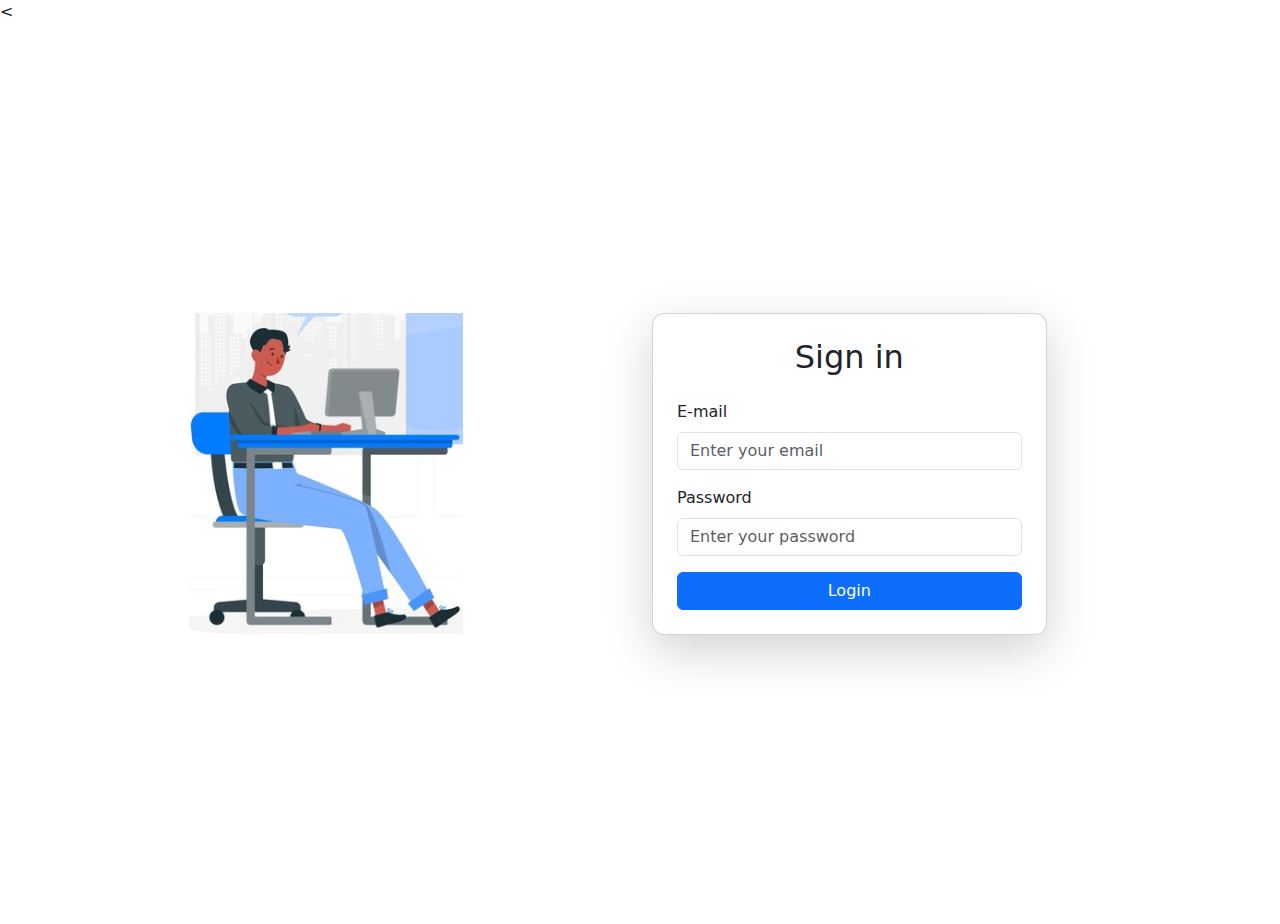
==== login.html @ 109a14bd "FEAT: Added some sign in and sign up page" ====
<!DOCTYPE html>
<html lang="en">
<head>
    <meta charset="UTF-8">
    <meta name="viewport" content="width=device-width, initial-scale=1.0">
    <title>Login</title>
    
    <link href="https://cdn.jsdelivr.net/npm/bootstrap@5.3.0/dist/css/bootstrap.min.css" rel="stylesheet">
    <link rel="stylesheet" href="css/styles.css"> <
</head>
<body>
    <div class="container-fluid vh-100 d-flex align-items-center justify-content-center">
        <div class="row w-100">
            <!--The image section-->
            <div class="col-md-6 d-none d-md-flex align-items-center justify-content-center">
                <img src="assets/boysitting.png" alt="Login Illustration" class="img-fluid">
            </div>

            <!--The part for log in  -->
            <div class="col-md-4 col-12 d-flex align-items-center justify-content-center">
                <div class="card p-4 shadow-lg" style="width: 100%; max-width: 400px; border-radius: 12px;">
                    <h2 class="text-center mb-4">Sign in</h2>
                    <form id="loginForm">
                        <div class="mb-3">
                            <label for="email" class="form-label">E-mail</label>
                            <input type="email" class="form-control" id="email" placeholder="Enter your email" required>
                        </div>
                        <div class="mb-3">
                            <label for="password" class="form-label">Password</label>
                            <div class="input-group">
                                <input type="password" class="form-control" id="password" placeholder="Enter your password" required>
                                
                            </div>
                        </div>
                        
                        <button type="submit" class="btn btn-primary w-100">Login</button>
                       
                    </form>
                </div>
            </div>
        </div>
    </div>

    <script src="https://cdn.jsdelivr.net/npm/bootstrap@5.3.0/dist/js/bootstrap.bundle.min.js"></script>
    <script src="js/login.js"></script>
</body>
</html>
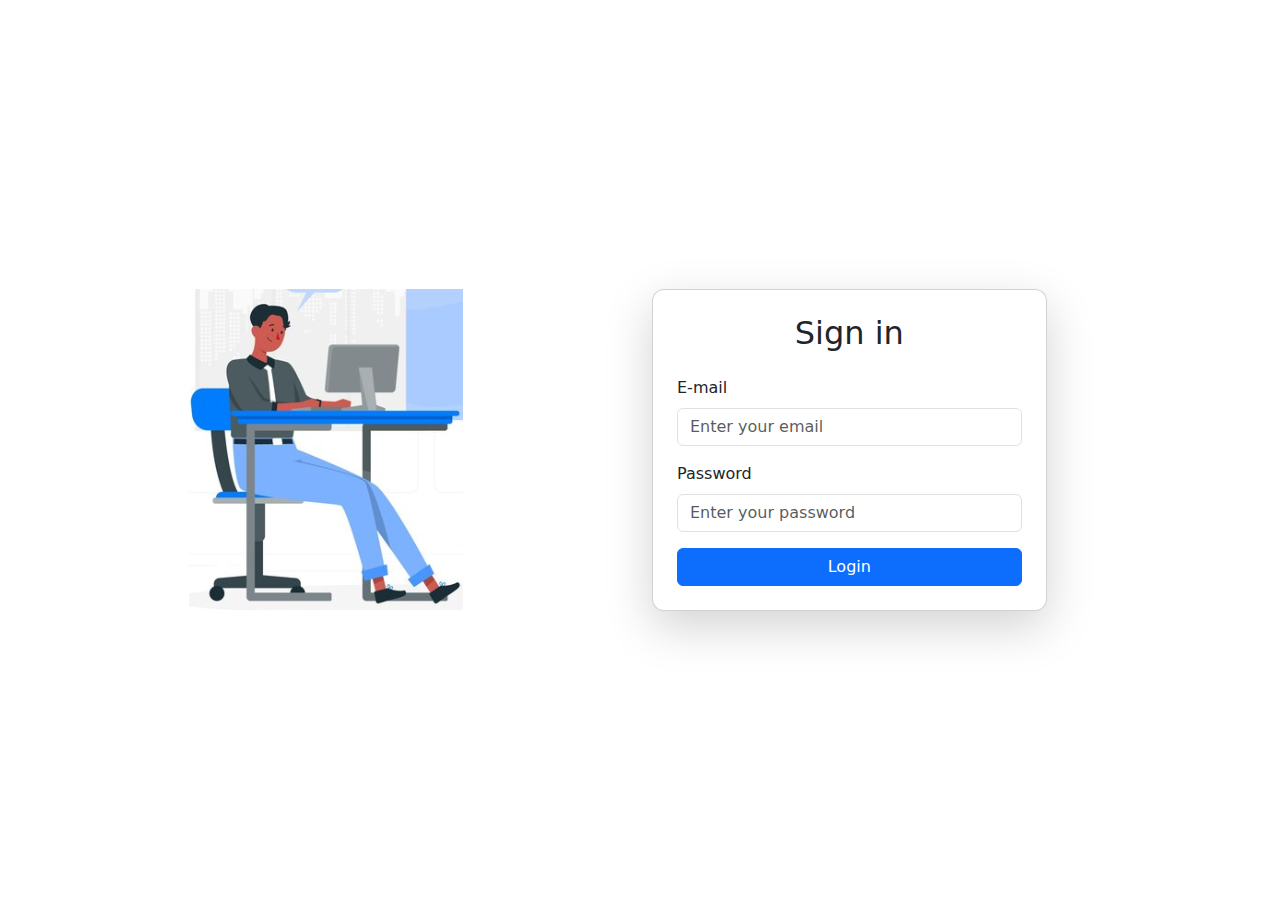
==== commit ef68d1ab: "FEAT:added some files" ====
--- a/login.html
+++ b/login.html
@@ -6,17 +6,17 @@
     <title>Login</title>
     
     <link href="https://cdn.jsdelivr.net/npm/bootstrap@5.3.0/dist/css/bootstrap.min.css" rel="stylesheet">
-    <link rel="stylesheet" href="css/styles.css"> <
+    <link rel="stylesheet" href="css/styles.css"> 
 </head>
 <body>
     <div class="container-fluid vh-100 d-flex align-items-center justify-content-center">
         <div class="row w-100">
-            <!--The image section-->
+       
             <div class="col-md-6 d-none d-md-flex align-items-center justify-content-center">
                 <img src="assets/boysitting.png" alt="Login Illustration" class="img-fluid">
             </div>
 
-            <!--The part for log in  -->
+          
             <div class="col-md-4 col-12 d-flex align-items-center justify-content-center">
                 <div class="card p-4 shadow-lg" style="width: 100%; max-width: 400px; border-radius: 12px;">
                     <h2 class="text-center mb-4">Sign in</h2>
